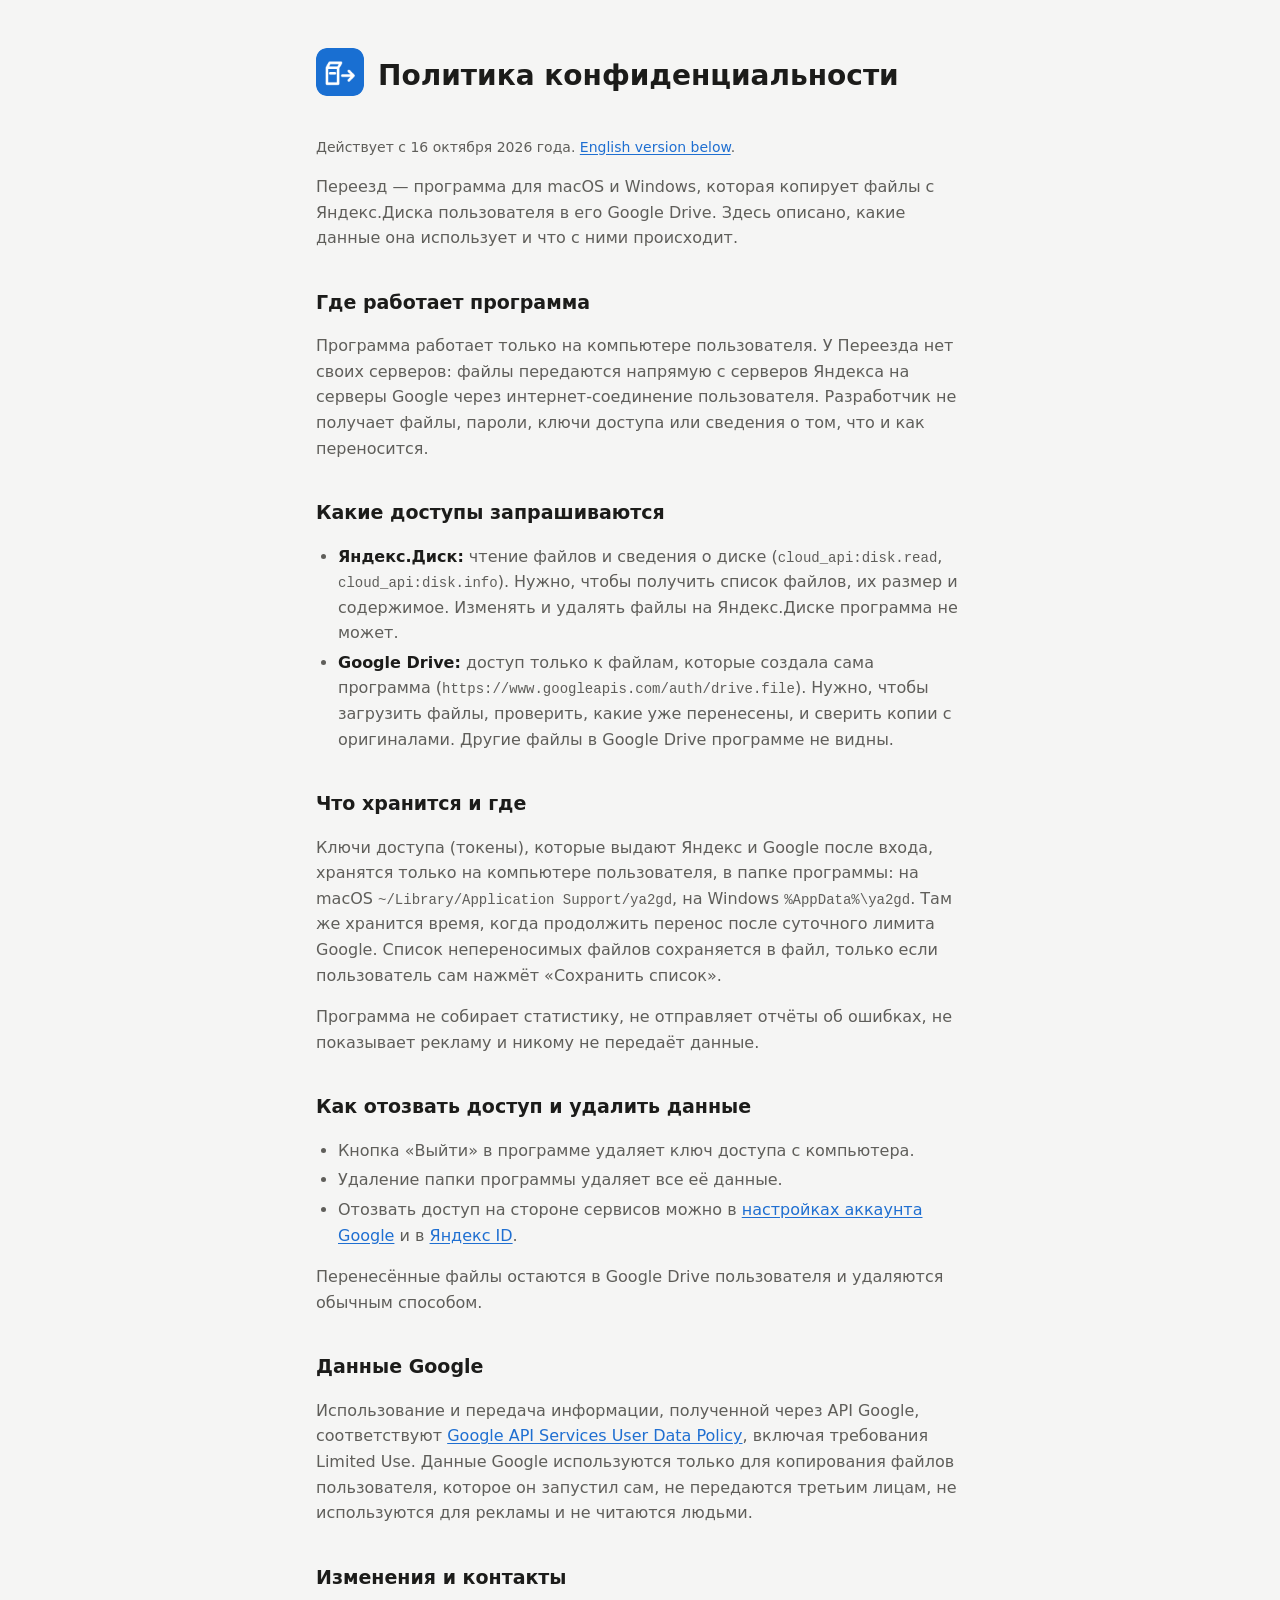
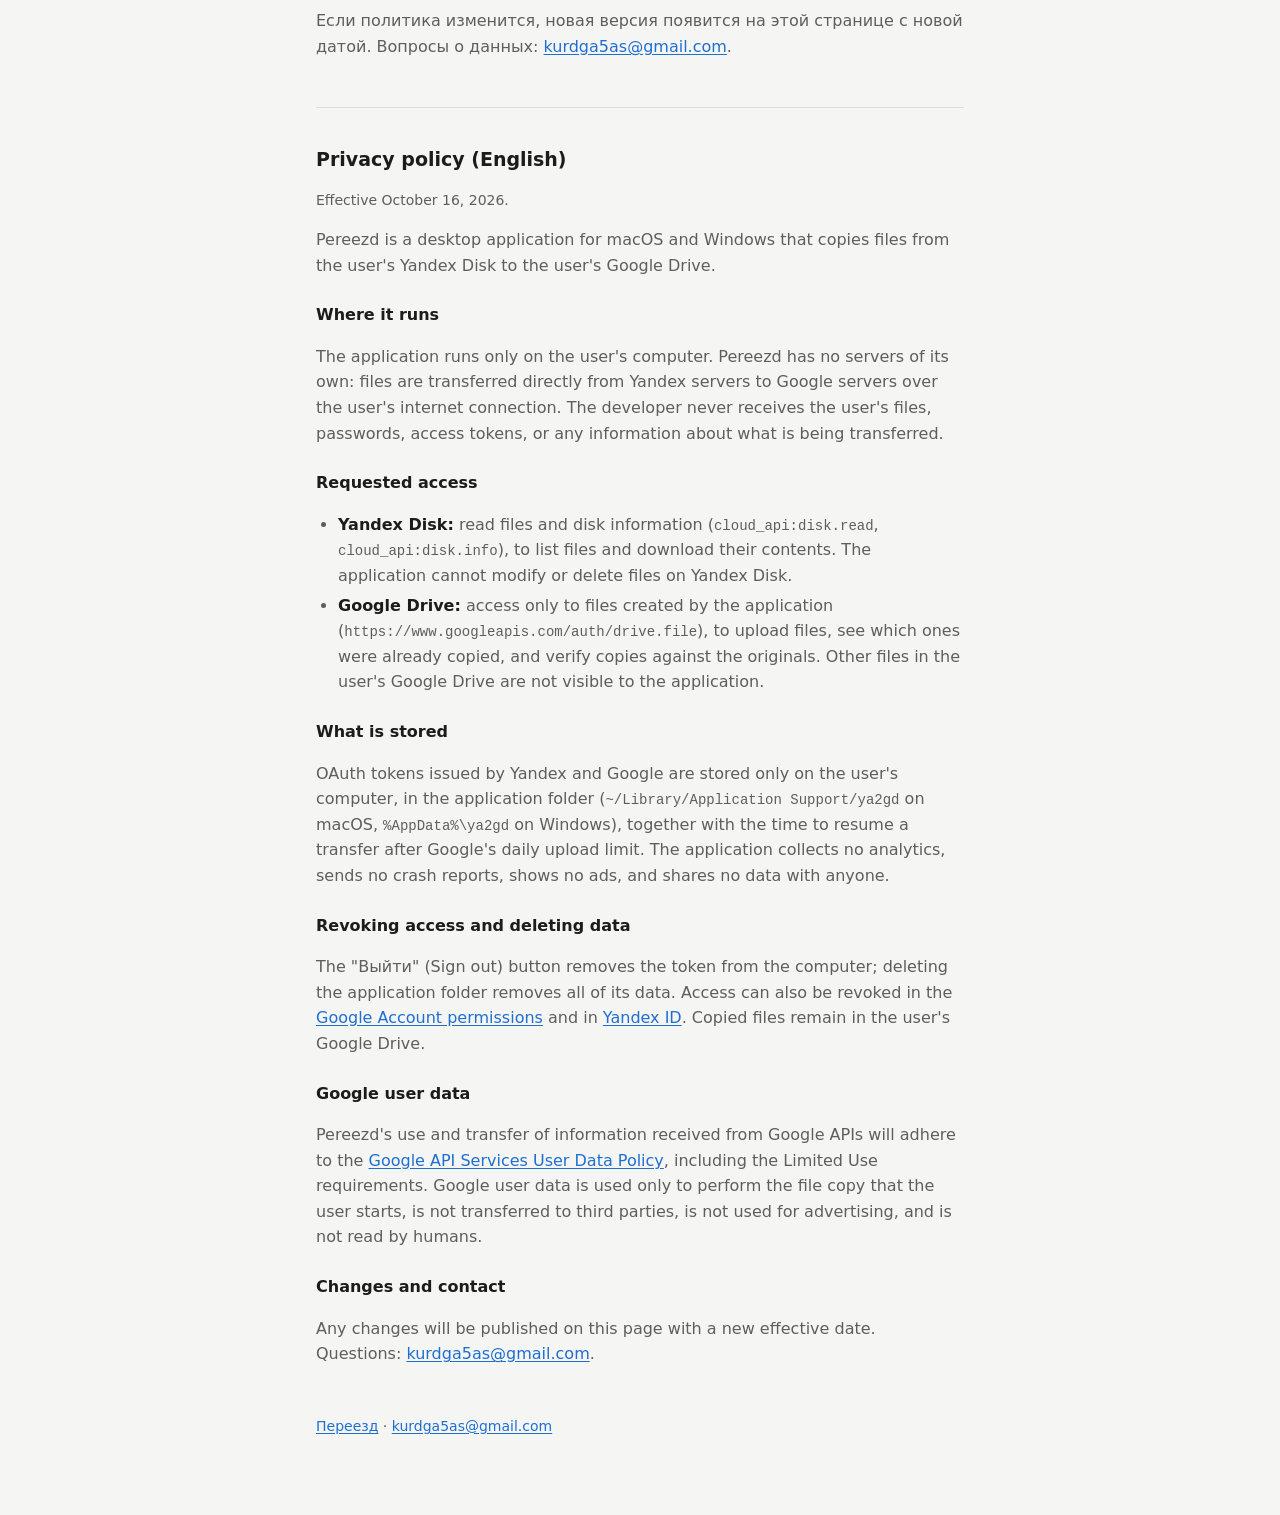
==== privacy.html @ 4af316cf "Страницы Переезда: главная и политика конфиденциальности Co-Authored-By: Claude Opus 5.5 <noreply@an" ====
<!DOCTYPE html>
<html lang="ru">
<head>
    <meta charset="UTF-8">
    <meta name="viewport" content="width=device-width, initial-scale=1">
    <title>Переезд — политика конфиденциальности</title>
    <link rel="icon" href="logo.png">
    <link rel="stylesheet" href="style.css">
</head>
<body>
<main>
    <header>
        <a href="./"><img src="logo.png" alt="Переезд, на главную"></a>
        <h1>Политика конфиденциальности</h1>
    </header>
    <p class="muted">Действует с 16 октября 2026 года. <a href="#en">English version below</a>.</p>

    <p>Переезд — программа для macOS и Windows, которая копирует файлы с Яндекс.Диска пользователя в его Google Drive. Здесь описано, какие данные она использует и что с ними происходит.</p>

    <h2>Где работает программа</h2>
    <p>Программа работает только на компьютере пользователя. У Переезда нет своих серверов: файлы передаются напрямую с серверов Яндекса на серверы Google через интернет-соединение пользователя. Разработчик не получает файлы, пароли, ключи доступа или сведения о том, что и как переносится.</p>

    <h2>Какие доступы запрашиваются</h2>
    <ul>
        <li><strong>Яндекс.Диск:</strong> чтение файлов и сведения о диске (<code>cloud_api:disk.read</code>, <code>cloud_api:disk.info</code>). Нужно, чтобы получить список файлов, их размер и содержимое. Изменять и удалять файлы на Яндекс.Диске программа не может.</li>
        <li><strong>Google Drive:</strong> доступ только к файлам, которые создала сама программа (<code>https://www.googleapis.com/auth/drive.file</code>). Нужно, чтобы загрузить файлы, проверить, какие уже перенесены, и сверить копии с оригиналами. Другие файлы в Google Drive программе не видны.</li>
    </ul>

    <h2>Что хранится и где</h2>
    <p>Ключи доступа (токены), которые выдают Яндекс и Google после входа, хранятся только на компьютере пользователя, в папке программы: на macOS <code>~/Library/Application Support/ya2gd</code>, на Windows <code>%AppData%\ya2gd</code>. Там же хранится время, когда продолжить перенос после суточного лимита Google. Список непереносимых файлов сохраняется в файл, только если пользователь сам нажмёт «Сохранить список».</p>
    <p>Программа не собирает статистику, не отправляет отчёты об ошибках, не показывает рекламу и никому не передаёт данные.</p>

    <h2>Как отозвать доступ и удалить данные</h2>
    <ul>
        <li>Кнопка «Выйти» в программе удаляет ключ доступа с компьютера.</li>
        <li>Удаление папки программы удаляет все её данные.</li>
        <li>Отозвать доступ на стороне сервисов можно в <a href="https://myaccount.google.com/permissions">настройках аккаунта Google</a> и в <a href="https://id.yandex.ru/security">Яндекс ID</a>.</li>
    </ul>
    <p>Перенесённые файлы остаются в Google Drive пользователя и удаляются обычным способом.</p>

    <h2>Данные Google</h2>
    <p>Использование и передача информации, полученной через API Google, соответствуют <a href="https://developers.google.com/terms/api-services-user-data-policy">Google API Services User Data Policy</a>, включая требования Limited Use. Данные Google используются только для копирования файлов пользователя, которое он запустил сам, не передаются третьим лицам, не используются для рекламы и не читаются людьми.</p>

    <h2>Изменения и контакты</h2>
    <p>Если политика изменится, новая версия появится на этой странице с новой датой. Вопросы о данных: <a href="mailto:kurdga5as@gmail.com">kurdga5as@gmail.com</a>.</p>

    <hr>

    <section id="en" lang="en">
        <h2>Privacy policy (English)</h2>
        <p class="muted">Effective October 16, 2026.</p>

        <p>Pereezd is a desktop application for macOS and Windows that copies files from the user's Yandex Disk to the user's Google Drive.</p>

        <h3>Where it runs</h3>
        <p>The application runs only on the user's computer. Pereezd has no servers of its own: files are transferred directly from Yandex servers to Google servers over the user's internet connection. The developer never receives the user's files, passwords, access tokens, or any information about what is being transferred.</p>

        <h3>Requested access</h3>
        <ul>
            <li><strong>Yandex Disk:</strong> read files and disk information (<code>cloud_api:disk.read</code>, <code>cloud_api:disk.info</code>), to list files and download their contents. The application cannot modify or delete files on Yandex Disk.</li>
            <li><strong>Google Drive:</strong> access only to files created by the application (<code>https://www.googleapis.com/auth/drive.file</code>), to upload files, see which ones were already copied, and verify copies against the originals. Other files in the user's Google Drive are not visible to the application.</li>
        </ul>

        <h3>What is stored</h3>
        <p>OAuth tokens issued by Yandex and Google are stored only on the user's computer, in the application folder (<code>~/Library/Application Support/ya2gd</code> on macOS, <code>%AppData%\ya2gd</code> on Windows), together with the time to resume a transfer after Google's daily upload limit. The application collects no analytics, sends no crash reports, shows no ads, and shares no data with anyone.</p>

        <h3>Revoking access and deleting data</h3>
        <p>The "Выйти" (Sign out) button removes the token from the computer; deleting the application folder removes all of its data. Access can also be revoked in the <a href="https://myaccount.google.com/permissions">Google Account permissions</a> and in <a href="https://id.yandex.ru/security">Yandex ID</a>. Copied files remain in the user's Google Drive.</p>

        <h3>Google user data</h3>
        <p>Pereezd's use and transfer of information received from Google APIs will adhere to the <a href="https://developers.google.com/terms/api-services-user-data-policy">Google API Services User Data Policy</a>, including the Limited Use requirements. Google user data is used only to perform the file copy that the user starts, is not transferred to third parties, is not used for advertising, and is not read by humans.</p>

        <h3>Changes and contact</h3>
        <p>Any changes will be published on this page with a new effective date. Questions: <a href="mailto:kurdga5as@gmail.com">kurdga5as@gmail.com</a>.</p>
    </section>

    <footer>
        <p><a href="./">Переезд</a> · <a href="mailto:kurdga5as@gmail.com">kurdga5as@gmail.com</a></p>
    </footer>
</main>
</body>
</html>
---- style.css ----
:root {
    --bg: #f5f5f4;
    --surface: #ffffff;
    --text: #1c1c1a;
    --text-2: #5f5e5a;
    --border: rgba(0, 0, 0, 0.1);
    --accent: #1f6fd1;
    color-scheme: light dark;
}

@media (prefers-color-scheme: dark) {
    :root {
        --bg: #1b1b1a;
        --surface: #252524;
        --text: #f1efe8;
        --text-2: #b4b2a9;
        --border: rgba(255, 255, 255, 0.12);
        --accent: #5b9be6;
    }
}

* {
    box-sizing: border-box;
}

html, body {
    margin: 0;
    background: var(--bg);
    color: var(--text);
    font: 16px/1.6 -apple-system, BlinkMacSystemFont, "SF Pro Text", "Segoe UI", system-ui, sans-serif;
    -webkit-font-smoothing: antialiased;
}

main {
    max-width: 680px;
    margin: 0 auto;
    padding: 48px 16px 64px;
}

header {
    display: flex;
    align-items: center;
    gap: 14px;
    margin-bottom: 32px;
}

header img {
    width: 48px;
    height: 48px;
    border-radius: 11px;
}

header a {
    color: inherit;
    text-decoration: none;
}

h1 {
    margin: 0;
    font-size: 28px;
    font-weight: 600;
    line-height: 1.2;
}

h2 {
    margin: 36px 0 8px;
    font-size: 19px;
    font-weight: 600;
}

h3 {
    margin: 24px 0 6px;
    font-size: 16px;
    font-weight: 600;
}

p, li {
    color: var(--text-2);
}

strong {
    color: var(--text);
    font-weight: 600;
}

ul, ol {
    padding-left: 22px;
}

li + li {
    margin-top: 4px;
}

a {
    color: var(--accent);
    text-underline-offset: 2px;
}

.lead {
    margin: 0 0 8px;
    font-size: 18px;
    color: var(--text);
}

.card {
    margin: 24px 0;
    padding: 18px 20px;
    background: var(--surface);
    border: 1px solid var(--border);
    border-radius: 12px;
}

.card p {
    margin: 0;
}

.muted {
    font-size: 14px;
    color: var(--text-2);
}

hr {
    margin: 48px 0 32px;
    border: 0;
    border-top: 1px solid var(--border);
}

footer {
    margin-top: 48px;
    font-size: 14px;
    color: var(--text-2);
}

code {
    font: 14px ui-monospace, "SF Mono", Menlo, monospace;
    overflow-wrap: anywhere;
}

@media (max-width: 480px) {
    h1 {
        font-size: 23px;
    }
}
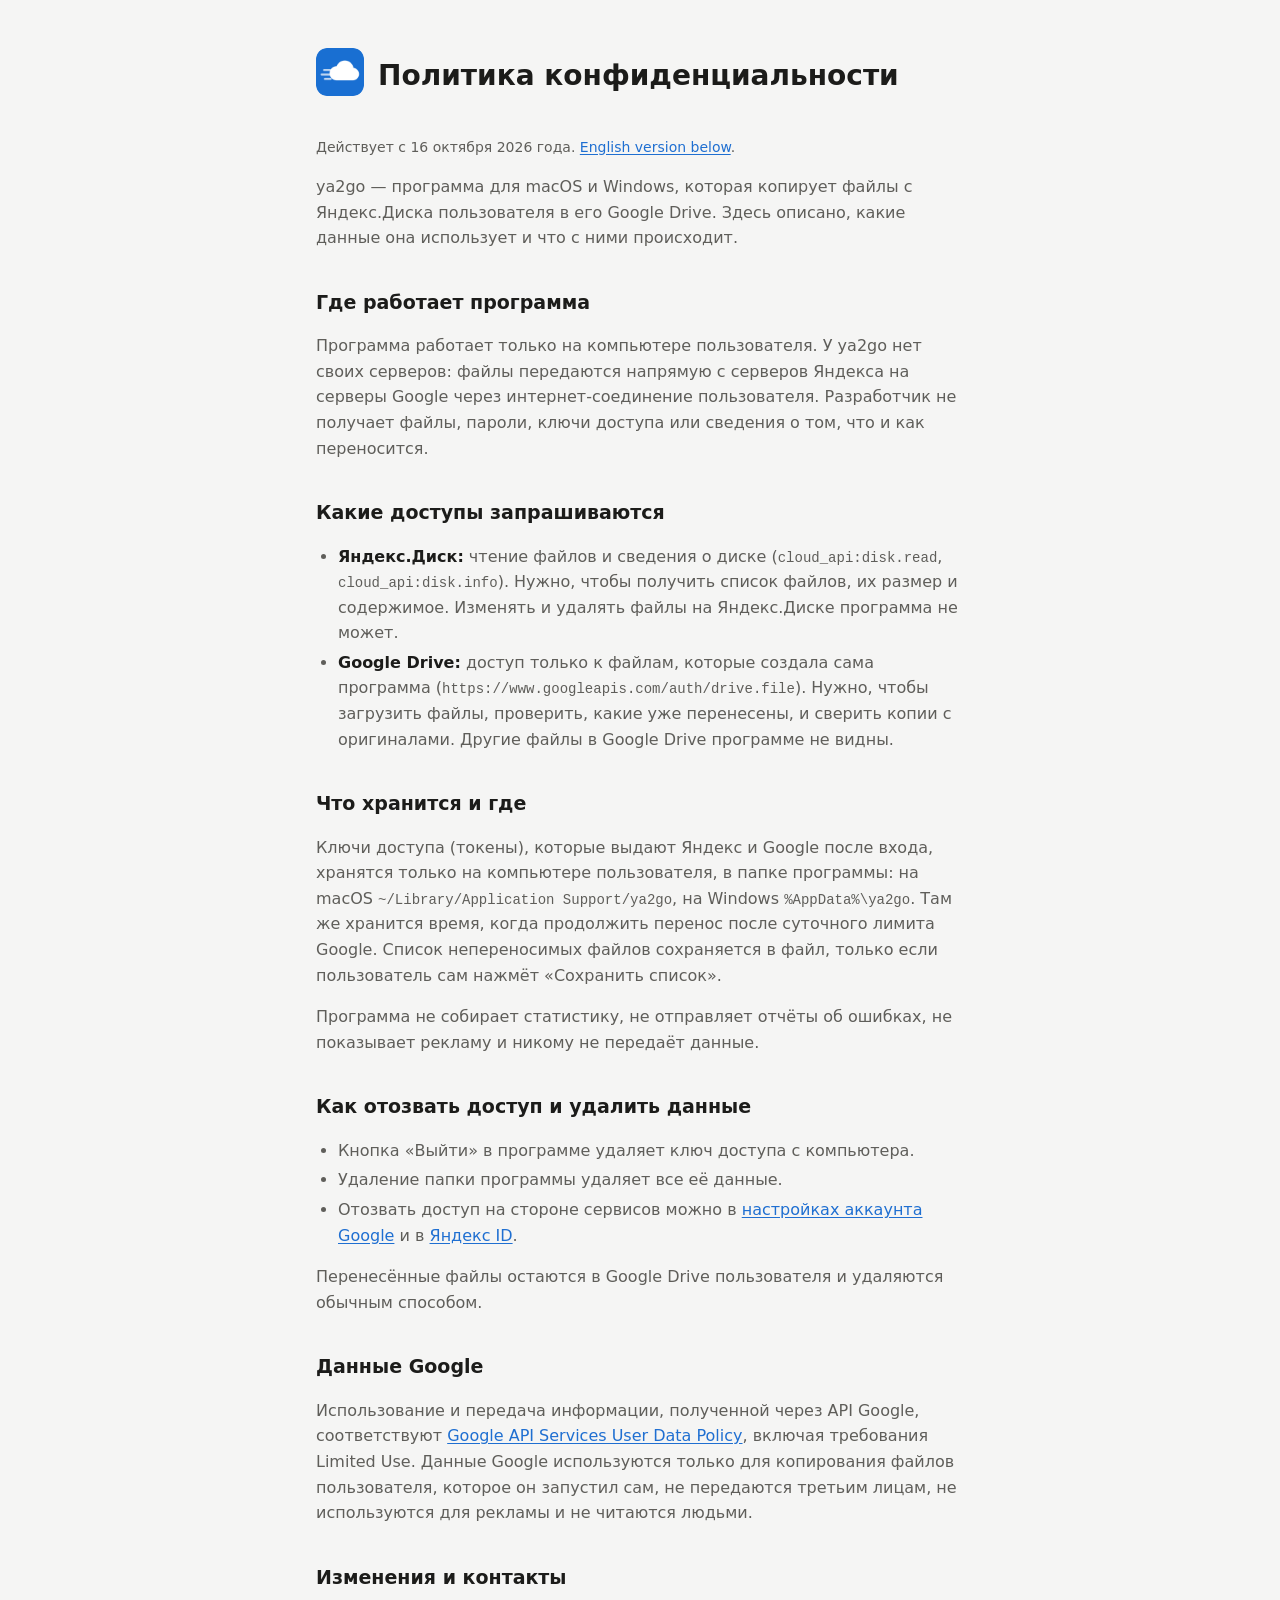
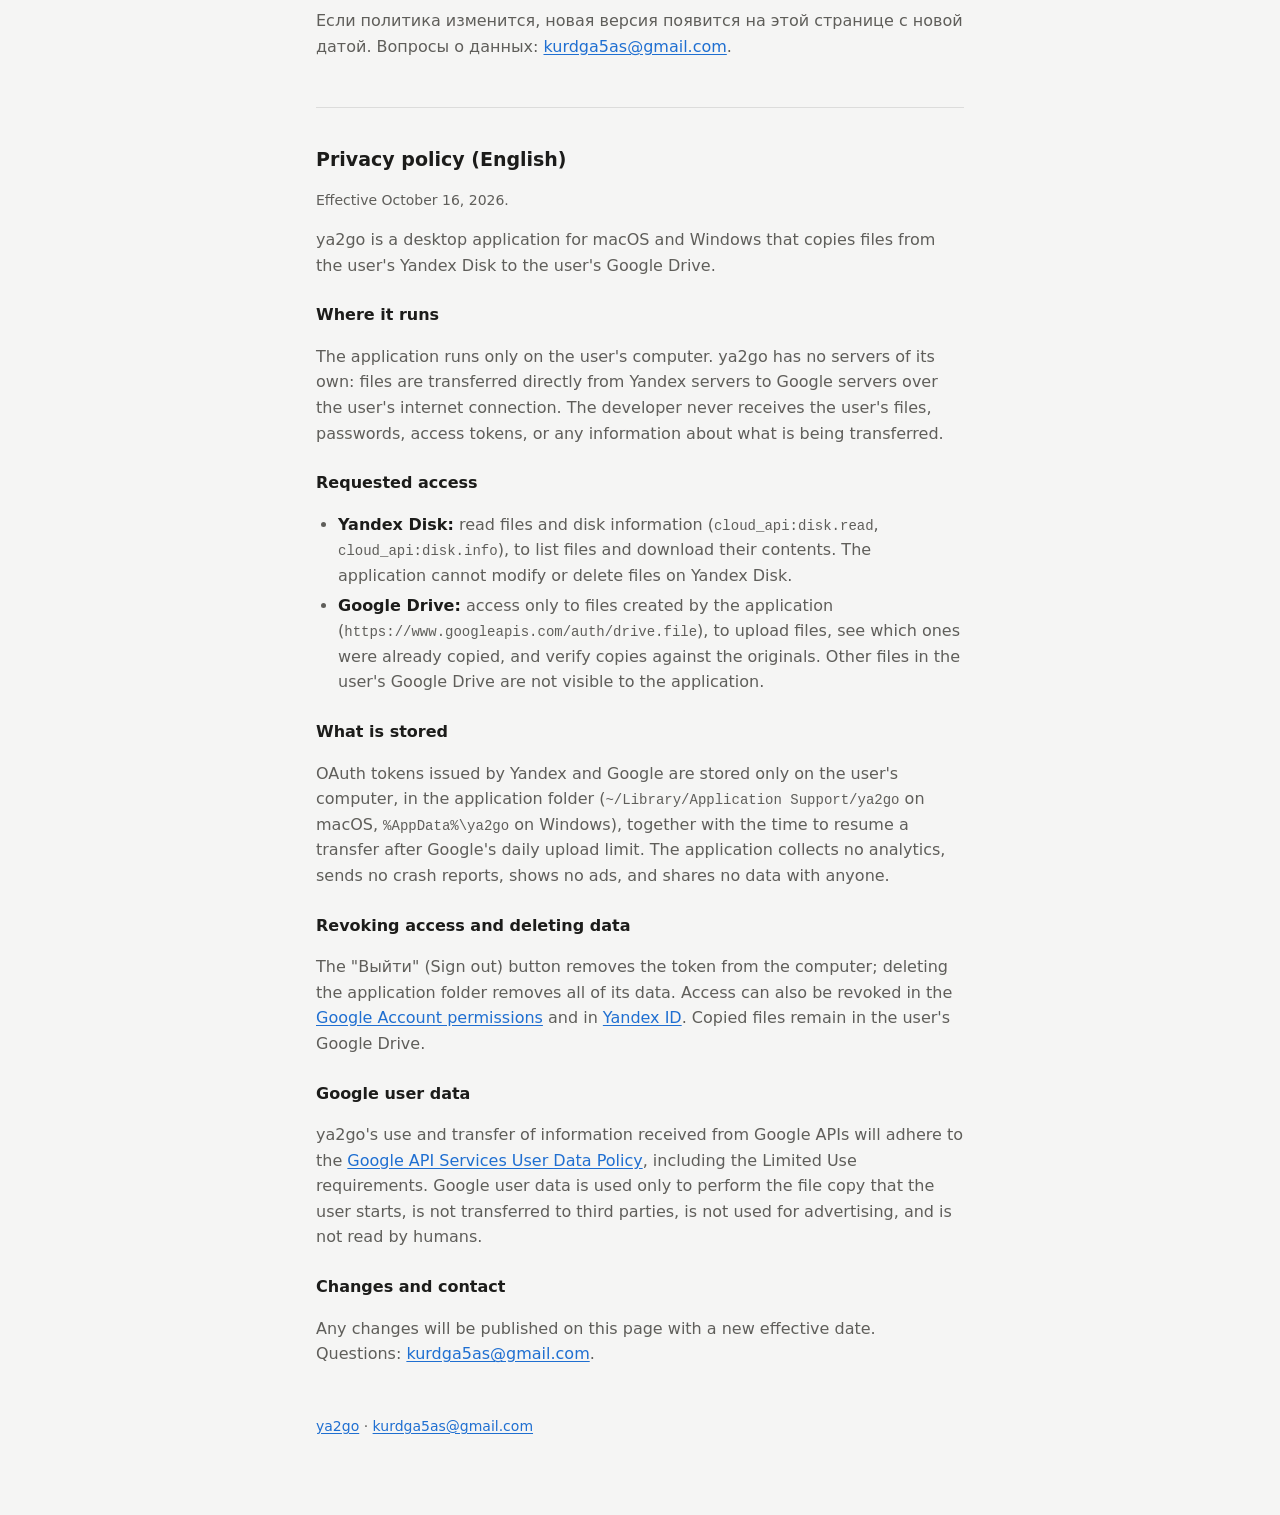
==== commit b9f5b6e6: "Переименование в ya2go, новый знак Co-Authored-By: Claude Opus 5.5 <noreply@anthropic.com>" ====
--- a/privacy.html
+++ b/privacy.html
@@ -3,22 +3,22 @@
 <head>
     <meta charset="UTF-8">
     <meta name="viewport" content="width=device-width, initial-scale=1">
-    <title>Переезд — политика конфиденциальности</title>
+    <title>ya2go — политика конфиденциальности</title>
     <link rel="icon" href="logo.png">
     <link rel="stylesheet" href="style.css">
 </head>
 <body>
 <main>
     <header>
-        <a href="./"><img src="logo.png" alt="Переезд, на главную"></a>
+        <a href="./"><img src="logo.png" alt="ya2go, на главную"></a>
         <h1>Политика конфиденциальности</h1>
     </header>
     <p class="muted">Действует с 16 октября 2026 года. <a href="#en">English version below</a>.</p>
 
-    <p>Переезд — программа для macOS и Windows, которая копирует файлы с Яндекс.Диска пользователя в его Google Drive. Здесь описано, какие данные она использует и что с ними происходит.</p>
+    <p>ya2go — программа для macOS и Windows, которая копирует файлы с Яндекс.Диска пользователя в его Google Drive. Здесь описано, какие данные она использует и что с ними происходит.</p>
 
     <h2>Где работает программа</h2>
-    <p>Программа работает только на компьютере пользователя. У Переезда нет своих серверов: файлы передаются напрямую с серверов Яндекса на серверы Google через интернет-соединение пользователя. Разработчик не получает файлы, пароли, ключи доступа или сведения о том, что и как переносится.</p>
+    <p>Программа работает только на компьютере пользователя. У ya2go нет своих серверов: файлы передаются напрямую с серверов Яндекса на серверы Google через интернет-соединение пользователя. Разработчик не получает файлы, пароли, ключи доступа или сведения о том, что и как переносится.</p>
 
     <h2>Какие доступы запрашиваются</h2>
     <ul>
@@ -27,7 +27,7 @@
     </ul>
 
     <h2>Что хранится и где</h2>
-    <p>Ключи доступа (токены), которые выдают Яндекс и Google после входа, хранятся только на компьютере пользователя, в папке программы: на macOS <code>~/Library/Application Support/ya2gd</code>, на Windows <code>%AppData%\ya2gd</code>. Там же хранится время, когда продолжить перенос после суточного лимита Google. Список непереносимых файлов сохраняется в файл, только если пользователь сам нажмёт «Сохранить список».</p>
+    <p>Ключи доступа (токены), которые выдают Яндекс и Google после входа, хранятся только на компьютере пользователя, в папке программы: на macOS <code>~/Library/Application Support/ya2go</code>, на Windows <code>%AppData%\ya2go</code>. Там же хранится время, когда продолжить перенос после суточного лимита Google. Список непереносимых файлов сохраняется в файл, только если пользователь сам нажмёт «Сохранить список».</p>
     <p>Программа не собирает статистику, не отправляет отчёты об ошибках, не показывает рекламу и никому не передаёт данные.</p>
 
     <h2>Как отозвать доступ и удалить данные</h2>
@@ -50,10 +50,10 @@
         <h2>Privacy policy (English)</h2>
         <p class="muted">Effective October 16, 2026.</p>
 
-        <p>Pereezd is a desktop application for macOS and Windows that copies files from the user's Yandex Disk to the user's Google Drive.</p>
+        <p>ya2go is a desktop application for macOS and Windows that copies files from the user's Yandex Disk to the user's Google Drive.</p>
 
         <h3>Where it runs</h3>
-        <p>The application runs only on the user's computer. Pereezd has no servers of its own: files are transferred directly from Yandex servers to Google servers over the user's internet connection. The developer never receives the user's files, passwords, access tokens, or any information about what is being transferred.</p>
+        <p>The application runs only on the user's computer. ya2go has no servers of its own: files are transferred directly from Yandex servers to Google servers over the user's internet connection. The developer never receives the user's files, passwords, access tokens, or any information about what is being transferred.</p>
 
         <h3>Requested access</h3>
         <ul>
@@ -62,20 +62,20 @@
         </ul>
 
         <h3>What is stored</h3>
-        <p>OAuth tokens issued by Yandex and Google are stored only on the user's computer, in the application folder (<code>~/Library/Application Support/ya2gd</code> on macOS, <code>%AppData%\ya2gd</code> on Windows), together with the time to resume a transfer after Google's daily upload limit. The application collects no analytics, sends no crash reports, shows no ads, and shares no data with anyone.</p>
+        <p>OAuth tokens issued by Yandex and Google are stored only on the user's computer, in the application folder (<code>~/Library/Application Support/ya2go</code> on macOS, <code>%AppData%\ya2go</code> on Windows), together with the time to resume a transfer after Google's daily upload limit. The application collects no analytics, sends no crash reports, shows no ads, and shares no data with anyone.</p>
 
         <h3>Revoking access and deleting data</h3>
         <p>The "Выйти" (Sign out) button removes the token from the computer; deleting the application folder removes all of its data. Access can also be revoked in the <a href="https://myaccount.google.com/permissions">Google Account permissions</a> and in <a href="https://id.yandex.ru/security">Yandex ID</a>. Copied files remain in the user's Google Drive.</p>
 
         <h3>Google user data</h3>
-        <p>Pereezd's use and transfer of information received from Google APIs will adhere to the <a href="https://developers.google.com/terms/api-services-user-data-policy">Google API Services User Data Policy</a>, including the Limited Use requirements. Google user data is used only to perform the file copy that the user starts, is not transferred to third parties, is not used for advertising, and is not read by humans.</p>
+        <p>ya2go's use and transfer of information received from Google APIs will adhere to the <a href="https://developers.google.com/terms/api-services-user-data-policy">Google API Services User Data Policy</a>, including the Limited Use requirements. Google user data is used only to perform the file copy that the user starts, is not transferred to third parties, is not used for advertising, and is not read by humans.</p>
 
         <h3>Changes and contact</h3>
         <p>Any changes will be published on this page with a new effective date. Questions: <a href="mailto:kurdga5as@gmail.com">kurdga5as@gmail.com</a>.</p>
     </section>
 
     <footer>
-        <p><a href="./">Переезд</a> · <a href="mailto:kurdga5as@gmail.com">kurdga5as@gmail.com</a></p>
+        <p><a href="./">ya2go</a> · <a href="mailto:kurdga5as@gmail.com">kurdga5as@gmail.com</a></p>
     </footer>
 </main>
 </body>
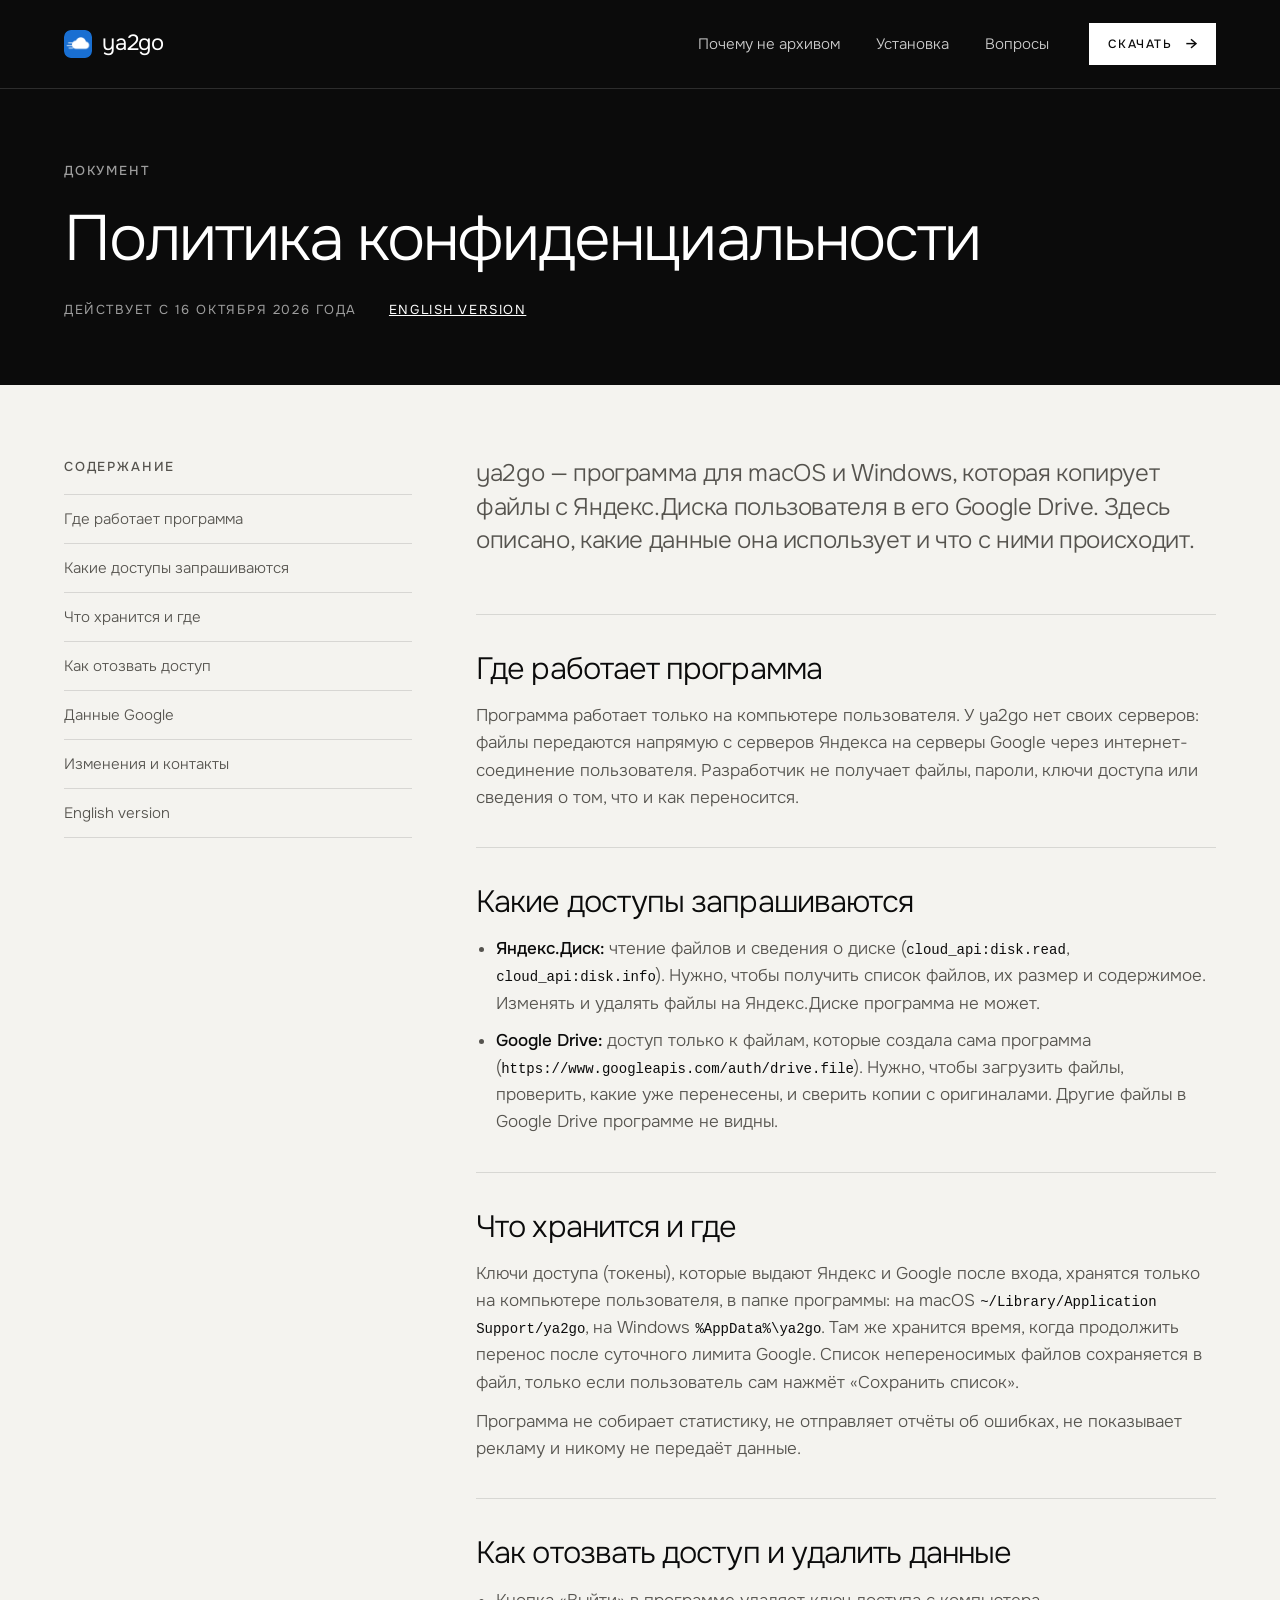
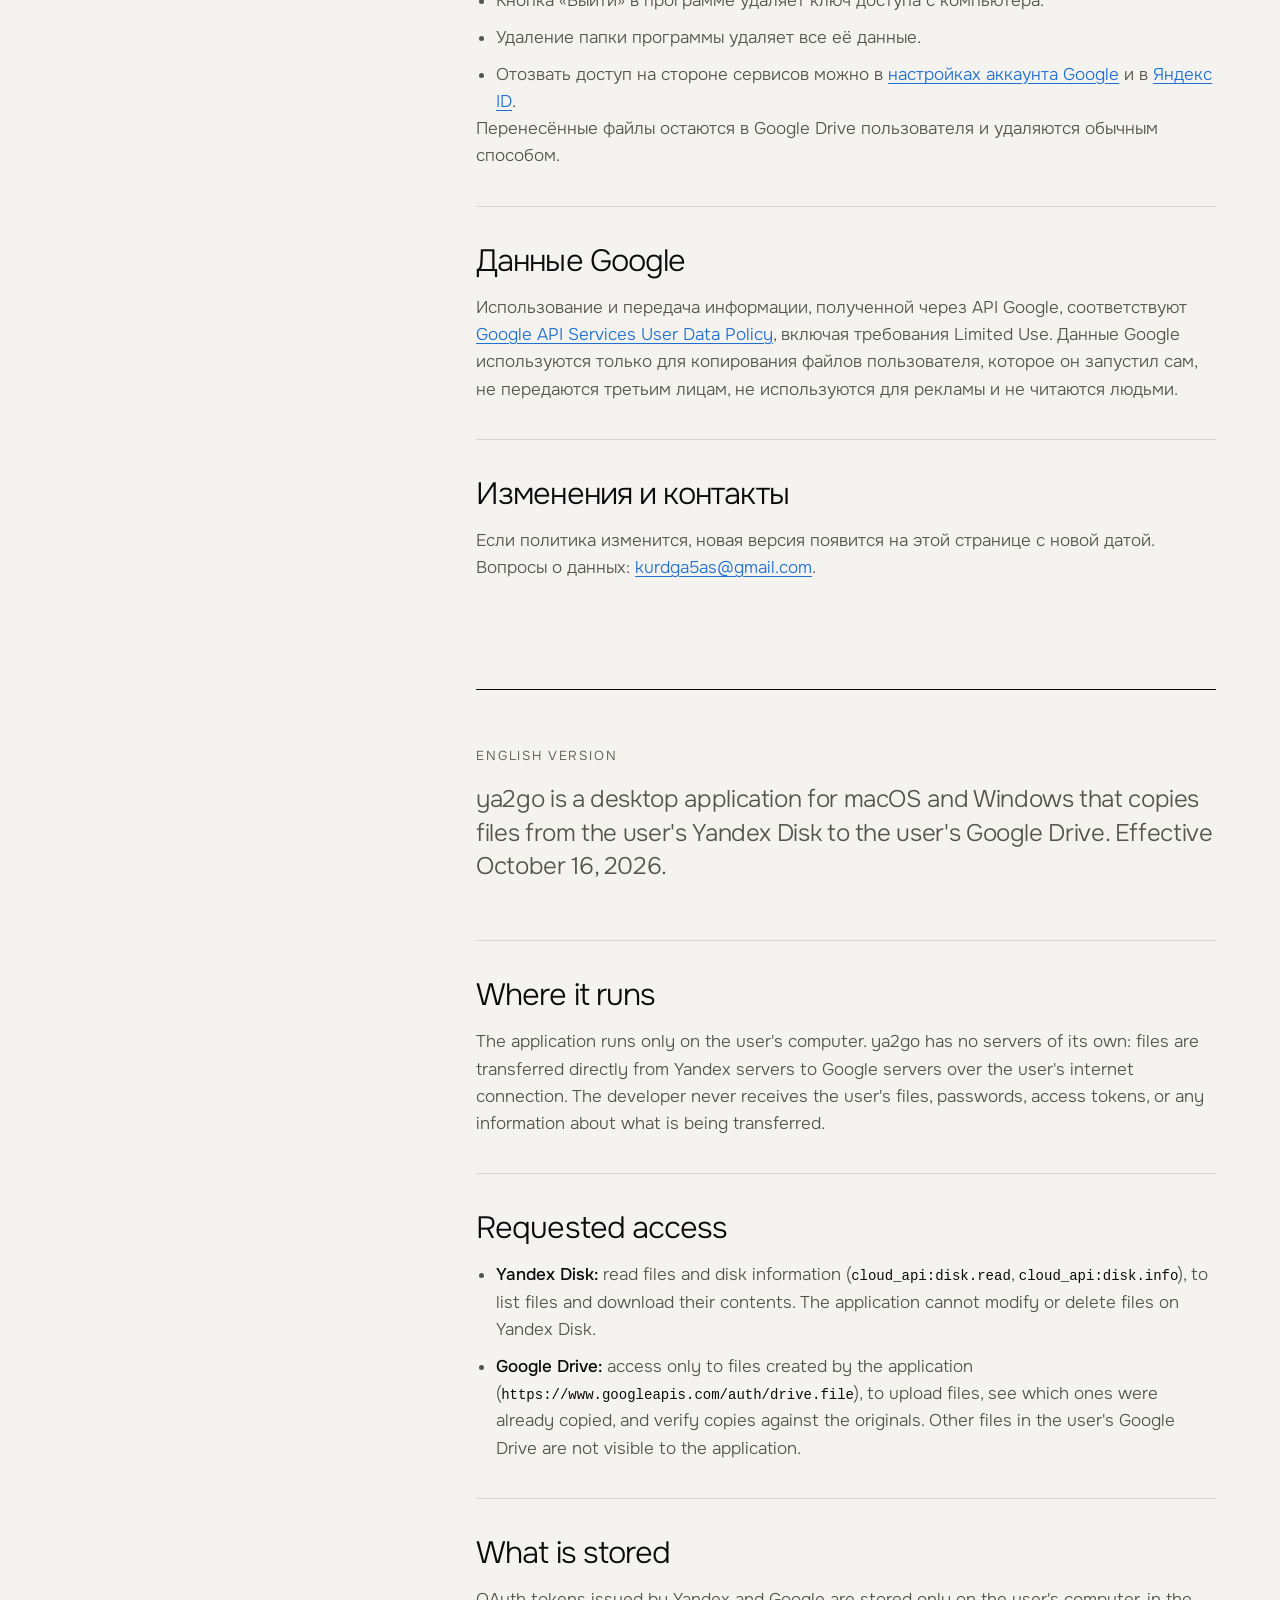
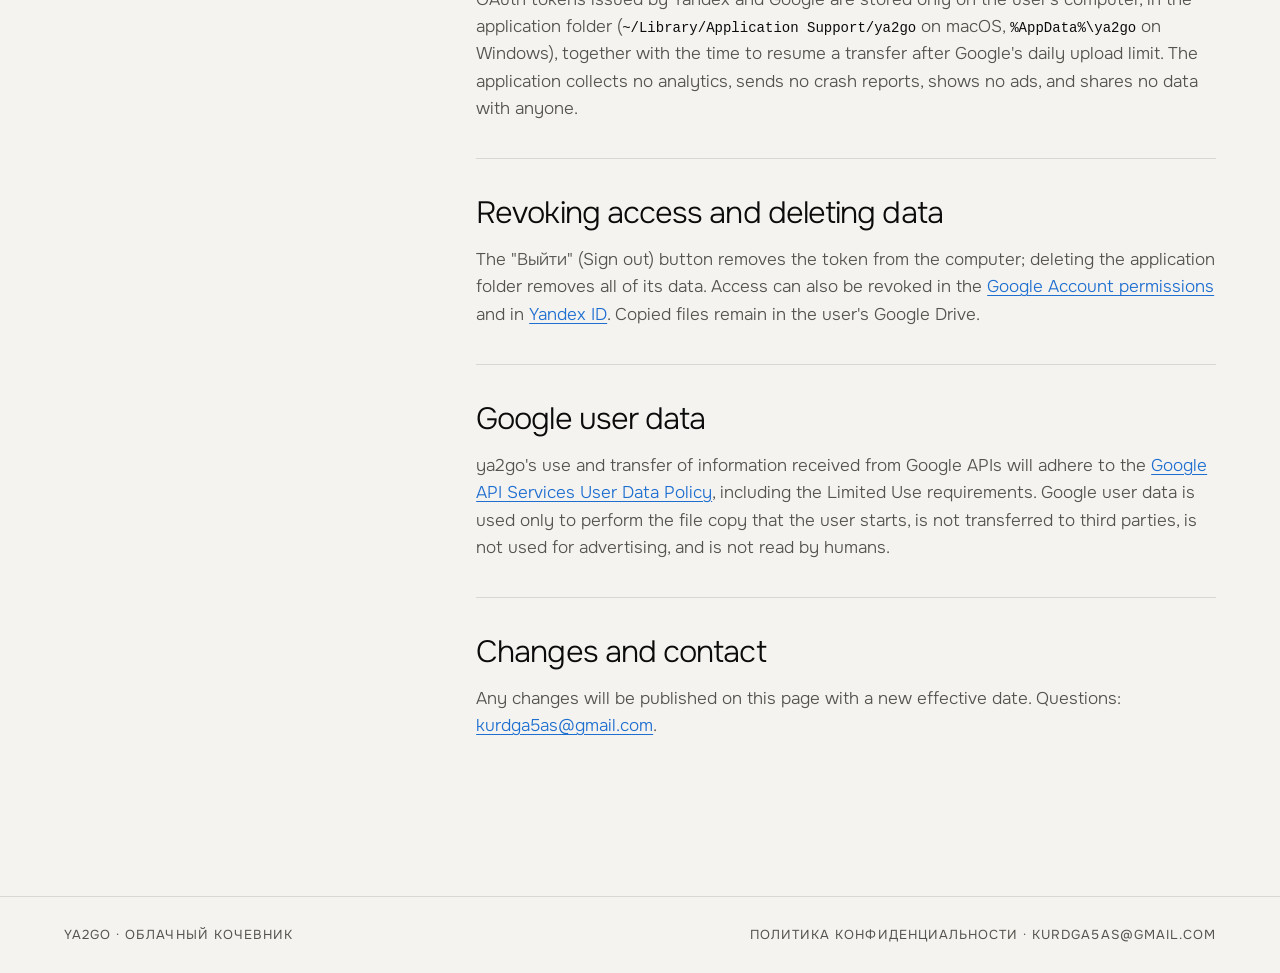
==== commit e685fa5c: "Политика в стиле главной; версия у landing.css против старого кэша Co-Authored-By: Claude Opus 5.5 <" ====
--- a/privacy.html
+++ b/privacy.html
@@ -4,79 +4,142 @@
     <meta charset="UTF-8">
     <meta name="viewport" content="width=device-width, initial-scale=1">
     <title>ya2go — политика конфиденциальности</title>
+    <link rel="canonical" href="https://ya2go.tech/privacy.html">
     <link rel="icon" href="logo.png">
-    <link rel="stylesheet" href="style.css">
+    <link rel="preconnect" href="https://fonts.googleapis.com">
+    <link rel="preconnect" href="https://fonts.gstatic.com" crossorigin>
+    <link rel="stylesheet" href="https://fonts.googleapis.com/css2?family=Onest:wght@300;400;500&display=swap">
+    <link rel="stylesheet" href="landing.css?v=20261016215713">
 </head>
 <body>
-<main>
-    <header>
-        <a href="./"><img src="logo.png" alt="ya2go, на главную"></a>
-        <h1>Политика конфиденциальности</h1>
-    </header>
-    <p class="muted">Действует с 16 октября 2026 года. <a href="#en">English version below</a>.</p>
 
-    <p>ya2go — программа для macOS и Windows, которая копирует файлы с Яндекс.Диска пользователя в его Google Drive. Здесь описано, какие данные она использует и что с ними происходит.</p>
+<header class="doc-head">
+    <div class="wrap">
+        <nav class="nav" aria-label="Разделы">
+            <a class="brand" href="./"><img src="logo.png" alt="">ya2go</a>
+            <div class="links">
+                <a href="./#why">Почему не архивом</a>
+                <a href="./#install">Установка</a>
+                <a href="./#faq">Вопросы</a>
+            </div>
+            <a class="btn solid-light sm" href="./#install">Скачать <span class="arr" aria-hidden="true">→</span></a>
+        </nav>
+    </div>
+    <div class="doc-title">
+        <div class="wrap">
+            <p class="label">Документ</p>
+            <h1>Политика конфиденциальности</h1>
+            <div class="doc-meta">
+                <span>Действует с 16 октября 2026 года</span>
+                <a href="#en" lang="en">English version</a>
+            </div>
+        </div>
+    </div>
+</header>
 
-    <h2>Где работает программа</h2>
-    <p>Программа работает только на компьютере пользователя. У ya2go нет своих серверов: файлы передаются напрямую с серверов Яндекса на серверы Google через интернет-соединение пользователя. Разработчик не получает файлы, пароли, ключи доступа или сведения о том, что и как переносится.</p>
+<main class="doc">
+    <div class="wrap doc-grid">
+        <nav class="toc" aria-label="Содержание">
+            <p class="label">Содержание</p>
+            <ol>
+                <li><a href="#where">Где работает программа</a></li>
+                <li><a href="#access">Какие доступы запрашиваются</a></li>
+                <li><a href="#stored">Что хранится и где</a></li>
+                <li><a href="#revoke">Как отозвать доступ</a></li>
+                <li><a href="#google">Данные Google</a></li>
+                <li><a href="#contact">Изменения и контакты</a></li>
+                <li><a href="#en" lang="en">English version</a></li>
+            </ol>
+        </nav>
 
-    <h2>Какие доступы запрашиваются</h2>
-    <ul>
-        <li><strong>Яндекс.Диск:</strong> чтение файлов и сведения о диске (<code>cloud_api:disk.read</code>, <code>cloud_api:disk.info</code>). Нужно, чтобы получить список файлов, их размер и содержимое. Изменять и удалять файлы на Яндекс.Диске программа не может.</li>
-        <li><strong>Google Drive:</strong> доступ только к файлам, которые создала сама программа (<code>https://www.googleapis.com/auth/drive.file</code>). Нужно, чтобы загрузить файлы, проверить, какие уже перенесены, и сверить копии с оригиналами. Другие файлы в Google Drive программе не видны.</li>
-    </ul>
+        <div class="doc-body">
+            <p class="intro">ya2go — программа для macOS и Windows, которая копирует файлы с Яндекс.Диска пользователя в его Google Drive. Здесь описано, какие данные она использует и что с ними происходит.</p>
 
-    <h2>Что хранится и где</h2>
-    <p>Ключи доступа (токены), которые выдают Яндекс и Google после входа, хранятся только на компьютере пользователя, в папке программы: на macOS <code>~/Library/Application Support/ya2go</code>, на Windows <code>%AppData%\ya2go</code>. Там же хранится время, когда продолжить перенос после суточного лимита Google. Список непереносимых файлов сохраняется в файл, только если пользователь сам нажмёт «Сохранить список».</p>
-    <p>Программа не собирает статистику, не отправляет отчёты об ошибках, не показывает рекламу и никому не передаёт данные.</p>
+            <section id="where">
+                <h2>Где работает программа</h2>
+                <p>Программа работает только на компьютере пользователя. У ya2go нет своих серверов: файлы передаются напрямую с серверов Яндекса на серверы Google через интернет-соединение пользователя. Разработчик не получает файлы, пароли, ключи доступа или сведения о том, что и как переносится.</p>
+            </section>
 
-    <h2>Как отозвать доступ и удалить данные</h2>
-    <ul>
-        <li>Кнопка «Выйти» в программе удаляет ключ доступа с компьютера.</li>
-        <li>Удаление папки программы удаляет все её данные.</li>
-        <li>Отозвать доступ на стороне сервисов можно в <a href="https://myaccount.google.com/permissions">настройках аккаунта Google</a> и в <a href="https://id.yandex.ru/security">Яндекс ID</a>.</li>
-    </ul>
-    <p>Перенесённые файлы остаются в Google Drive пользователя и удаляются обычным способом.</p>
+            <section id="access">
+                <h2>Какие доступы запрашиваются</h2>
+                <ul>
+                    <li><strong>Яндекс.Диск:</strong> чтение файлов и сведения о диске (<code>cloud_api:disk.read</code>, <code>cloud_api:disk.info</code>). Нужно, чтобы получить список файлов, их размер и содержимое. Изменять и удалять файлы на Яндекс.Диске программа не может.</li>
+                    <li><strong>Google Drive:</strong> доступ только к файлам, которые создала сама программа (<code>https://www.googleapis.com/auth/drive.file</code>). Нужно, чтобы загрузить файлы, проверить, какие уже перенесены, и сверить копии с оригиналами. Другие файлы в Google Drive программе не видны.</li>
+                </ul>
+            </section>
 
-    <h2>Данные Google</h2>
-    <p>Использование и передача информации, полученной через API Google, соответствуют <a href="https://developers.google.com/terms/api-services-user-data-policy">Google API Services User Data Policy</a>, включая требования Limited Use. Данные Google используются только для копирования файлов пользователя, которое он запустил сам, не передаются третьим лицам, не используются для рекламы и не читаются людьми.</p>
+            <section id="stored">
+                <h2>Что хранится и где</h2>
+                <p>Ключи доступа (токены), которые выдают Яндекс и Google после входа, хранятся только на компьютере пользователя, в папке программы: на macOS <code>~/Library/Application Support/ya2go</code>, на Windows <code>%AppData%\ya2go</code>. Там же хранится время, когда продолжить перенос после суточного лимита Google. Список непереносимых файлов сохраняется в файл, только если пользователь сам нажмёт «Сохранить список».</p>
+                <p>Программа не собирает статистику, не отправляет отчёты об ошибках, не показывает рекламу и никому не передаёт данные.</p>
+            </section>
 
-    <h2>Изменения и контакты</h2>
-    <p>Если политика изменится, новая версия появится на этой странице с новой датой. Вопросы о данных: <a href="mailto:kurdga5as@gmail.com">kurdga5as@gmail.com</a>.</p>
+            <section id="revoke">
+                <h2>Как отозвать доступ и удалить данные</h2>
+                <ul>
+                    <li>Кнопка «Выйти» в программе удаляет ключ доступа с компьютера.</li>
+                    <li>Удаление папки программы удаляет все её данные.</li>
+                    <li>Отозвать доступ на стороне сервисов можно в <a href="https://myaccount.google.com/permissions">настройках аккаунта Google</a> и в <a href="https://id.yandex.ru/security">Яндекс ID</a>.</li>
+                </ul>
+                <p>Перенесённые файлы остаются в Google Drive пользователя и удаляются обычным способом.</p>
+            </section>
 
-    <hr>
+            <section id="google">
+                <h2>Данные Google</h2>
+                <p>Использование и передача информации, полученной через API Google, соответствуют <a href="https://developers.google.com/terms/api-services-user-data-policy">Google API Services User Data Policy</a>, включая требования Limited Use. Данные Google используются только для копирования файлов пользователя, которое он запустил сам, не передаются третьим лицам, не используются для рекламы и не читаются людьми.</p>
+            </section>
 
-    <section id="en" lang="en">
-        <h2>Privacy policy (English)</h2>
-        <p class="muted">Effective October 16, 2026.</p>
+            <section id="contact">
+                <h2>Изменения и контакты</h2>
+                <p>Если политика изменится, новая версия появится на этой странице с новой датой. Вопросы о данных: <a href="mailto:kurdga5as@gmail.com">kurdga5as@gmail.com</a>.</p>
+            </section>
 
-        <p>ya2go is a desktop application for macOS and Windows that copies files from the user's Yandex Disk to the user's Google Drive.</p>
+            <div class="lang" id="en" lang="en">
+                <p class="label">English version</p>
+                <p class="intro">ya2go is a desktop application for macOS and Windows that copies files from the user's Yandex Disk to the user's Google Drive. Effective October 16, 2026.</p>
 
-        <h3>Where it runs</h3>
-        <p>The application runs only on the user's computer. ya2go has no servers of its own: files are transferred directly from Yandex servers to Google servers over the user's internet connection. The developer never receives the user's files, passwords, access tokens, or any information about what is being transferred.</p>
+                <section>
+                    <h2>Where it runs</h2>
+                    <p>The application runs only on the user's computer. ya2go has no servers of its own: files are transferred directly from Yandex servers to Google servers over the user's internet connection. The developer never receives the user's files, passwords, access tokens, or any information about what is being transferred.</p>
+                </section>
 
-        <h3>Requested access</h3>
-        <ul>
-            <li><strong>Yandex Disk:</strong> read files and disk information (<code>cloud_api:disk.read</code>, <code>cloud_api:disk.info</code>), to list files and download their contents. The application cannot modify or delete files on Yandex Disk.</li>
-            <li><strong>Google Drive:</strong> access only to files created by the application (<code>https://www.googleapis.com/auth/drive.file</code>), to upload files, see which ones were already copied, and verify copies against the originals. Other files in the user's Google Drive are not visible to the application.</li>
-        </ul>
+                <section>
+                    <h2>Requested access</h2>
+                    <ul>
+                        <li><strong>Yandex Disk:</strong> read files and disk information (<code>cloud_api:disk.read</code>, <code>cloud_api:disk.info</code>), to list files and download their contents. The application cannot modify or delete files on Yandex Disk.</li>
+                        <li><strong>Google Drive:</strong> access only to files created by the application (<code>https://www.googleapis.com/auth/drive.file</code>), to upload files, see which ones were already copied, and verify copies against the originals. Other files in the user's Google Drive are not visible to the application.</li>
+                    </ul>
+                </section>
 
-        <h3>What is stored</h3>
-        <p>OAuth tokens issued by Yandex and Google are stored only on the user's computer, in the application folder (<code>~/Library/Application Support/ya2go</code> on macOS, <code>%AppData%\ya2go</code> on Windows), together with the time to resume a transfer after Google's daily upload limit. The application collects no analytics, sends no crash reports, shows no ads, and shares no data with anyone.</p>
+                <section>
+                    <h2>What is stored</h2>
+                    <p>OAuth tokens issued by Yandex and Google are stored only on the user's computer, in the application folder (<code>~/Library/Application Support/ya2go</code> on macOS, <code>%AppData%\ya2go</code> on Windows), together with the time to resume a transfer after Google's daily upload limit. The application collects no analytics, sends no crash reports, shows no ads, and shares no data with anyone.</p>
+                </section>
 
-        <h3>Revoking access and deleting data</h3>
-        <p>The "Выйти" (Sign out) button removes the token from the computer; deleting the application folder removes all of its data. Access can also be revoked in the <a href="https://myaccount.google.com/permissions">Google Account permissions</a> and in <a href="https://id.yandex.ru/security">Yandex ID</a>. Copied files remain in the user's Google Drive.</p>
+                <section>
+                    <h2>Revoking access and deleting data</h2>
+                    <p>The "Выйти" (Sign out) button removes the token from the computer; deleting the application folder removes all of its data. Access can also be revoked in the <a href="https://myaccount.google.com/permissions">Google Account permissions</a> and in <a href="https://id.yandex.ru/security">Yandex ID</a>. Copied files remain in the user's Google Drive.</p>
+                </section>
 
-        <h3>Google user data</h3>
-        <p>ya2go's use and transfer of information received from Google APIs will adhere to the <a href="https://developers.google.com/terms/api-services-user-data-policy">Google API Services User Data Policy</a>, including the Limited Use requirements. Google user data is used only to perform the file copy that the user starts, is not transferred to third parties, is not used for advertising, and is not read by humans.</p>
+                <section>
+                    <h2>Google user data</h2>
+                    <p>ya2go's use and transfer of information received from Google APIs will adhere to the <a href="https://developers.google.com/terms/api-services-user-data-policy">Google API Services User Data Policy</a>, including the Limited Use requirements. Google user data is used only to perform the file copy that the user starts, is not transferred to third parties, is not used for advertising, and is not read by humans.</p>
+                </section>
 
-        <h3>Changes and contact</h3>
-        <p>Any changes will be published on this page with a new effective date. Questions: <a href="mailto:kurdga5as@gmail.com">kurdga5as@gmail.com</a>.</p>
-    </section>
+                <section>
+                    <h2>Changes and contact</h2>
+                    <p>Any changes will be published on this page with a new effective date. Questions: <a href="mailto:kurdga5as@gmail.com">kurdga5as@gmail.com</a>.</p>
+                </section>
+            </div>
+        </div>
+    </div>
+</main>
 
-    <footer>
-        <p><a href="./">ya2go</a> · <a href="mailto:kurdga5as@gmail.com">kurdga5as@gmail.com</a></p>
-    </footer>
-</main>
+<footer>
+    <div class="wrap">
+        <span><a href="./">ya2go · облачный кочевник</a></span>
+        <span><a href="privacy.html">Политика конфиденциальности</a> · <a href="mailto:kurdga5as@gmail.com">kurdga5as@gmail.com</a></span>
+    </div>
+</footer>
 </body>
 </html>
--- a/landing.css
+++ b/landing.css
@@ -0,0 +1,1074 @@
+/* ya2go.tech — лендинг v2 в духе planhat.com (см. docs/DESIGN.md, «Лендинг v2»).
+   Тонкий гротеск Onest, прямоугольные кнопки заглавными, бумага с сеткой линий,
+   один чёрный раздел, гигантская фраза внизу. */
+
+:root {
+    --ink: #0b0b0b;
+    --paper: #f4f3ef;
+    --white: #ffffff;
+    --text: #0b0b0b;
+    --text-2: #55534e;
+    --line: rgba(11, 11, 11, 0.12);
+    --accent: #1f6fd1;
+    --focus: 0 0 0 3px rgba(31, 111, 209, 0.45);
+    color-scheme: light dark;
+}
+
+@media (prefers-color-scheme: dark) {
+    :root {
+        --paper: #121212;
+        --white: #1a1a1a;
+        --text: #f1efe8;
+        --text-2: #a9a69e;
+        --line: rgba(255, 255, 255, 0.12);
+        --accent: #6ea8ef;
+    }
+}
+
+* {
+    margin: 0;
+    box-sizing: border-box;
+}
+
+html {
+    scroll-behavior: smooth;
+}
+
+@media (prefers-reduced-motion: reduce) {
+    html {
+        scroll-behavior: auto;
+    }
+}
+
+body {
+    background: var(--paper);
+    color: var(--text);
+    font: 400 17px/1.6 Onest, -apple-system, "Segoe UI", system-ui, sans-serif;
+    -webkit-font-smoothing: antialiased;
+}
+
+a {
+    color: inherit;
+}
+
+img {
+    display: block;
+    max-width: 100%;
+    height: auto;
+}
+
+.wrap {
+    width: 100%;
+    max-width: 1280px;
+    margin: 0 auto;
+    padding: 0 64px;
+}
+
+/* Подпись заглавными с разрядкой — главный «голос» planhat */
+.label {
+    font-size: 13px;
+    font-weight: 500;
+    letter-spacing: 0.14em;
+    text-transform: uppercase;
+    color: var(--text-2);
+}
+
+h1,
+h2 {
+    font-weight: 300;
+    letter-spacing: -0.03em;
+    text-wrap: balance;
+}
+
+h2 {
+    font-size: clamp(34px, 4.4vw, 60px);
+    line-height: 1.06;
+}
+
+h3 {
+    font-weight: 500;
+    font-size: 19px;
+    letter-spacing: -0.01em;
+}
+
+/* ---------- кнопки: прямоугольные, заглавными ---------- */
+
+.btn {
+    display: inline-flex;
+    align-items: center;
+    gap: 14px;
+    height: 52px;
+    padding: 0 24px;
+    border: 1px solid currentColor;
+    font: 500 13px/1 Onest, system-ui, sans-serif;
+    letter-spacing: 0.12em;
+    text-transform: uppercase;
+    text-decoration: none;
+    cursor: pointer;
+    transition: background 0.2s, color 0.2s;
+}
+
+.btn .arr {
+    font-size: 16px;
+    letter-spacing: 0;
+    transition: transform 0.2s;
+}
+
+.btn:hover .arr {
+    transform: translateX(3px);
+}
+
+.btn.solid-light {
+    background: #fff;
+    border-color: #fff;
+    color: #0b0b0b;
+}
+
+.btn.solid-light:hover {
+    background: transparent;
+    color: #fff;
+}
+
+.btn.line-light {
+    color: #fff;
+}
+
+.btn.line-light:hover {
+    background: #fff;
+    color: #0b0b0b;
+}
+
+.btn.solid-ink {
+    background: var(--text);
+    border-color: var(--text);
+    color: var(--paper);
+}
+
+.btn.solid-ink:hover {
+    background: transparent;
+    color: var(--text);
+}
+
+.btn.sm {
+    height: 42px;
+    padding: 0 18px;
+    font-size: 12px;
+}
+
+.btn:focus-visible,
+.seg button:focus-visible,
+summary:focus-visible,
+.nav a:focus-visible {
+    outline: none;
+    box-shadow: var(--focus);
+}
+
+/* ---------- первый экран: над облаками ---------- */
+
+.hero {
+    position: relative;
+    min-height: 100vh;
+    min-height: 100svh;
+    display: flex;
+    flex-direction: column;
+    color: #fff;
+    background: #10161c url("https://images.pexels.com/photos/9663275/pexels-photo-9663275.jpeg?auto=compress&cs=tinysrgb&w=2400") center / cover no-repeat;
+}
+
+.hero::before {
+    /* слева темнее под текст, сверху темнее под меню: облака справа сверху светлые */
+    content: "";
+    position: absolute;
+    inset: 0;
+    background:
+        linear-gradient(180deg, rgba(8, 10, 12, 0.55) 0%, rgba(8, 10, 12, 0) 22%),
+        linear-gradient(90deg, rgba(8, 10, 12, 0.74) 0%, rgba(8, 10, 12, 0.38) 55%, rgba(8, 10, 12, 0.18) 100%);
+}
+
+.hero > * {
+    position: relative;
+}
+
+.nav {
+    display: flex;
+    align-items: center;
+    gap: 40px;
+    height: 88px;
+}
+
+.brand {
+    display: flex;
+    align-items: center;
+    gap: 10px;
+    font-size: 22px;
+    letter-spacing: -0.01em;
+    text-decoration: none;
+}
+
+.brand img {
+    width: 28px;
+    height: 28px;
+    border-radius: 7px;
+}
+
+.nav .links {
+    display: flex;
+    gap: 36px;
+    margin-left: auto;
+    font-size: 15px;
+    font-weight: 300;
+}
+
+.nav .links a {
+    text-decoration: none;
+    color: rgba(255, 255, 255, 0.88);
+}
+
+.nav .links a:hover {
+    color: #fff;
+}
+
+.hero-body {
+    flex: 1;
+    display: flex;
+    align-items: center;
+    padding: 24px 0 56px;
+}
+
+.hero .label {
+    color: rgba(255, 255, 255, 0.72);
+    margin-bottom: 28px;
+}
+
+.hero h1 {
+    font-size: clamp(42px, 5.4vw, 80px);
+    line-height: 1.03;
+    max-width: 15ch;
+}
+
+.hero .sub {
+    margin: 28px 0 44px;
+    max-width: 46ch;
+    font-size: 19px;
+    font-weight: 300;
+    color: rgba(255, 255, 255, 0.9);
+}
+
+.cta {
+    display: flex;
+    flex-wrap: wrap;
+    gap: 16px;
+}
+
+.alt-os {
+    margin-top: 18px;
+    font-size: 14px;
+    font-weight: 300;
+    color: rgba(255, 255, 255, 0.75);
+}
+
+.mobile-note {
+    display: none;
+    max-width: 30rem;
+    padding: 18px 20px;
+    border: 1px solid rgba(255, 255, 255, 0.35);
+    font-weight: 300;
+}
+
+.mobile-note p {
+    margin-bottom: 14px;
+}
+
+.hero-foot {
+    border-top: 1px solid rgba(255, 255, 255, 0.22);
+}
+
+.hero-foot .wrap {
+    display: flex;
+    justify-content: space-between;
+    gap: 16px;
+    height: 64px;
+    align-items: center;
+}
+
+.hero-foot .label {
+    margin: 0;
+    color: rgba(255, 255, 255, 0.72);
+}
+
+/* ---------- бумага с сеткой ---------- */
+
+.grid-bg {
+    /* тонкие вертикальные линии колонок, как у planhat */
+    background-image: repeating-linear-gradient(90deg, var(--line) 0 1px, transparent 1px calc(100% / 6));
+    background-size: min(1280px, 100%) 100%;
+    background-position: center;
+    background-repeat: repeat-y;
+}
+
+section {
+    border-top: 1px solid var(--line);
+}
+
+.why {
+    padding: 120px 0 0;
+    overflow: hidden;
+}
+
+.why-head {
+    display: grid;
+    grid-template-columns: minmax(0, 1.15fr) minmax(0, 0.85fr);
+    gap: 64px;
+    align-items: end;
+}
+
+.why-head .label {
+    margin-bottom: 24px;
+}
+
+.why-head p {
+    color: var(--text-2);
+    font-weight: 300;
+    font-size: 18px;
+}
+
+.why-head p + p {
+    margin-top: 14px;
+}
+
+.versus {
+    display: grid;
+    grid-template-columns: 1fr 1fr;
+    margin-top: 72px;
+    border-block: 1px solid var(--line);
+    background: var(--paper);
+}
+
+.versus > div {
+    padding: 28px 32px 32px 0;
+}
+
+.versus > div + div {
+    padding-left: 32px;
+    border-left: 1px solid var(--line);
+}
+
+.versus .label {
+    margin-bottom: 12px;
+}
+
+.versus p {
+    font-size: clamp(20px, 2vw, 26px);
+    font-weight: 300;
+    letter-spacing: -0.015em;
+    line-height: 1.25;
+}
+
+.versus .bad p {
+    color: var(--text-2);
+    text-decoration: line-through;
+    text-decoration-thickness: 1px;
+    text-decoration-color: rgba(163, 45, 45, 0.6);
+}
+
+/* окна программы на бумаге */
+.windows {
+    position: relative;
+    display: flex;
+    justify-content: center;
+    gap: 40px;
+    padding: 80px 0 0;
+    height: 620px;
+}
+
+.window {
+    width: 380px;
+    flex-shrink: 0;
+    align-self: flex-start;
+    background: var(--white);
+    border: 1px solid var(--line);
+    box-shadow: 0 40px 80px rgba(11, 11, 11, 0.12);
+    overflow: hidden;
+    border-radius: 10px 10px 0 0;
+}
+
+.window + .window {
+    margin-top: 72px;
+}
+
+.window .bar {
+    display: flex;
+    align-items: center;
+    gap: 7px;
+    height: 30px;
+    padding: 0 12px;
+    border-bottom: 1px solid var(--line);
+    font-size: 12px;
+    color: var(--text-2);
+}
+
+.window .bar i {
+    width: 11px;
+    height: 11px;
+    border-radius: 50%;
+    background: #ff5f57;
+}
+
+.window .bar i:nth-child(2) {
+    background: #febc2e;
+}
+
+.window .bar i:nth-child(3) {
+    background: #28c840;
+}
+
+.window .bar span {
+    margin: 0 auto;
+    padding-right: 40px;
+}
+
+/* ---------- чёрный раздел: путь файла ---------- */
+
+.route {
+    background: #0b0b0b;
+    color: #fff;
+    text-align: center;
+    padding: 140px 0;
+    border-top: 0;
+}
+
+.route .label {
+    color: rgba(255, 255, 255, 0.6);
+    margin-bottom: 24px;
+}
+
+.route h2 {
+    max-width: 18ch;
+    margin: 0 auto;
+}
+
+.route .lead {
+    max-width: 44ch;
+    margin: 24px auto 0;
+    font-weight: 300;
+    font-size: 18px;
+    color: rgba(255, 255, 255, 0.75);
+}
+
+.path {
+    position: relative;
+    display: grid;
+    grid-template-columns: repeat(3, 1fr);
+    max-width: 960px;
+    margin: 88px auto 0;
+    list-style: none;
+    padding: 0;
+}
+
+.path::before {
+    /* линия, по которой идёт файл */
+    content: "";
+    position: absolute;
+    top: 7px;
+    left: calc(100% / 6);
+    right: calc(100% / 6);
+    height: 1px;
+    background: rgba(255, 255, 255, 0.35);
+}
+
+.path li {
+    position: relative;
+    padding: 0 12px;
+}
+
+.path .dot {
+    display: block;
+    width: 15px;
+    height: 15px;
+    margin: 0 auto 28px;
+    border-radius: 50%;
+    border: 1px solid #fff;
+    background: #0b0b0b;
+}
+
+.path li.me .dot {
+    background: #fff;
+    box-shadow: 0 0 0 6px rgba(255, 255, 255, 0.12);
+}
+
+.path .label {
+    color: rgba(255, 255, 255, 0.55);
+    margin-bottom: 8px;
+}
+
+.path h3 {
+    font-weight: 400;
+    margin-bottom: 8px;
+}
+
+.path p {
+    font-size: 15px;
+    font-weight: 300;
+    color: rgba(255, 255, 255, 0.7);
+    max-width: 24ch;
+    margin: 0 auto;
+}
+
+.route .policy {
+    margin-top: 72px;
+    font-size: 14px;
+    color: rgba(255, 255, 255, 0.6);
+}
+
+/* ---------- установка ---------- */
+
+.install {
+    padding: 120px 0;
+}
+
+.install-head {
+    display: flex;
+    flex-wrap: wrap;
+    align-items: end;
+    justify-content: space-between;
+    gap: 24px 40px;
+    margin-bottom: 56px;
+}
+
+.install-head .label {
+    margin-bottom: 20px;
+}
+
+.seg {
+    display: inline-flex;
+    border: 1px solid var(--text);
+}
+
+.seg button {
+    font: 500 12px/1 Onest, system-ui, sans-serif;
+    letter-spacing: 0.12em;
+    text-transform: uppercase;
+    height: 44px;
+    padding: 0 22px;
+    border: 0;
+    background: transparent;
+    color: var(--text);
+    cursor: pointer;
+}
+
+.seg button[aria-pressed="true"] {
+    background: var(--text);
+    color: var(--paper);
+}
+
+.steps {
+    list-style: none;
+    padding: 0;
+    counter-reset: step;
+    border-top: 1px solid var(--line);
+}
+
+.steps li {
+    counter-increment: step;
+    display: grid;
+    grid-template-columns: 120px minmax(0, 1fr);
+    gap: 16px;
+    padding: 36px 0;
+    border-bottom: 1px solid var(--line);
+}
+
+.steps li::before {
+    content: "0" counter(step);
+    font-size: 13px;
+    font-weight: 500;
+    letter-spacing: 0.14em;
+    color: var(--text-2);
+    padding-top: 4px;
+}
+
+.steps h3 {
+    font-weight: 400;
+    font-size: 24px;
+    letter-spacing: -0.02em;
+    margin-bottom: 10px;
+}
+
+.steps p {
+    max-width: 62ch;
+    color: var(--text-2);
+    font-weight: 300;
+}
+
+.steps a {
+    color: var(--accent);
+    text-underline-offset: 3px;
+}
+
+/* скриншот с обведённой кнопкой */
+.shot {
+    margin-top: 24px;
+    max-width: 440px;
+}
+
+.shot-frame {
+    position: relative;
+    border: 1px solid var(--line);
+    overflow: hidden;
+}
+
+.shot .ring {
+    position: absolute;
+    border: 3px solid #ff453a;
+    border-radius: 10px;
+    box-shadow: 0 0 0 4px rgba(255, 69, 58, 0.25);
+}
+
+.shot figcaption {
+    margin-top: 10px;
+    font-size: 14px;
+    color: var(--text-2);
+}
+
+[hidden] {
+    display: none !important;
+}
+
+/* ---------- вопросы таблицей ---------- */
+
+.faq {
+    padding: 120px 0;
+    background: var(--white);
+}
+
+.faq-grid {
+    display: grid;
+    grid-template-columns: minmax(0, 0.8fr) minmax(0, 1.2fr);
+    gap: 64px;
+}
+
+.faq .label {
+    margin-bottom: 20px;
+}
+
+.faq h2 {
+    font-size: clamp(30px, 3vw, 44px);
+    max-width: 12ch;
+}
+
+.faq-list {
+    border-top: 1px solid var(--line);
+}
+
+details {
+    border-bottom: 1px solid var(--line);
+}
+
+summary {
+    list-style: none;
+    cursor: pointer;
+    display: flex;
+    align-items: baseline;
+    justify-content: space-between;
+    gap: 24px;
+    padding: 24px 0;
+    font-size: 20px;
+    font-weight: 400;
+    letter-spacing: -0.01em;
+}
+
+summary::-webkit-details-marker {
+    display: none;
+}
+
+summary::after {
+    content: "+";
+    font-weight: 300;
+    font-size: 24px;
+    line-height: 1;
+    color: var(--text-2);
+    transition: transform 0.2s;
+}
+
+details[open] summary::after {
+    transform: rotate(45deg);
+}
+
+details p {
+    padding: 0 48px 26px 0;
+    color: var(--text-2);
+    font-weight: 300;
+}
+
+/* ---------- финал: гигантская фраза ---------- */
+
+.finale {
+    padding: 120px 0 0;
+    overflow: hidden;
+}
+
+.finale-row {
+    display: flex;
+    flex-wrap: wrap;
+    align-items: end;
+    justify-content: space-between;
+    gap: 32px;
+    margin-bottom: 56px;
+}
+
+.finale-row p {
+    max-width: 36ch;
+    font-size: 20px;
+    font-weight: 300;
+    color: var(--text-2);
+}
+
+.giant {
+    font-weight: 300;
+    font-size: clamp(56px, 11.6vw, 168px);
+    line-height: 0.92;
+    letter-spacing: -0.055em;
+    white-space: nowrap;
+    padding-bottom: 32px;
+}
+
+footer {
+    border-top: 1px solid var(--line);
+}
+
+footer .wrap {
+    display: flex;
+    flex-wrap: wrap;
+    justify-content: space-between;
+    gap: 12px 32px;
+    padding-block: 28px;
+    font-size: 13px;
+    letter-spacing: 0.08em;
+    text-transform: uppercase;
+    color: var(--text-2);
+}
+
+footer a {
+    text-decoration: none;
+}
+
+footer a:hover {
+    color: var(--text);
+}
+
+/* ---------- планшет и телефон ---------- */
+
+@media (max-width: 1024px) {
+    .wrap {
+        padding: 0 40px;
+    }
+
+    .why-head,
+    .faq-grid {
+        grid-template-columns: 1fr;
+        gap: 32px;
+    }
+
+    .window {
+        width: 340px;
+    }
+}
+
+@media (max-width: 720px) {
+    body {
+        font-size: 16px;
+    }
+
+    .wrap {
+        padding: 0 20px;
+    }
+
+    .nav .links {
+        display: none;
+    }
+
+    /* на узком экране текст на всю ширину кадра: затемняем ровно, а не слева */
+    .hero::before {
+        background: linear-gradient(180deg, rgba(8, 10, 12, 0.6) 0%, rgba(8, 10, 12, 0.66) 100%);
+    }
+
+    .nav .btn {
+        margin-left: auto;
+    }
+
+    .hero .sub {
+        font-size: 17px;
+    }
+
+    .hero-foot .wrap {
+        height: auto;
+        padding-block: 18px;
+        flex-direction: column;
+        align-items: flex-start;
+        gap: 6px;
+    }
+
+    .why,
+    .install,
+    .faq {
+        padding: 80px 0;
+    }
+
+    .why {
+        padding-bottom: 0;
+    }
+
+    .versus {
+        grid-template-columns: 1fr;
+    }
+
+    .versus > div {
+        padding: 22px 0;
+    }
+
+    .versus > div + div {
+        padding-left: 0;
+        border-left: 0;
+        border-top: 1px solid var(--line);
+    }
+
+    .windows {
+        height: 520px;
+        padding-top: 56px;
+    }
+
+    .window {
+        width: 300px;
+    }
+
+    .window + .window {
+        display: none;
+    }
+
+    .route {
+        padding: 96px 0;
+    }
+
+    .path {
+        grid-template-columns: 1fr;
+        gap: 40px;
+        text-align: left;
+    }
+
+    .path::before {
+        top: 7px;
+        bottom: 7px;
+        left: 7px;
+        right: auto;
+        width: 1px;
+        height: auto;
+    }
+
+    .path li {
+        padding: 0 0 0 40px;
+    }
+
+    .path .dot {
+        position: absolute;
+        left: 0;
+        top: 0;
+        margin: 0;
+    }
+
+    .path p {
+        margin: 0;
+    }
+
+    .steps li {
+        grid-template-columns: 1fr;
+        gap: 8px;
+    }
+
+    .steps h3 {
+        font-size: 21px;
+    }
+
+    summary {
+        font-size: 18px;
+    }
+
+    .giant {
+        white-space: normal;
+        font-size: 18vw;
+    }
+}
+
+/* ---------- политика конфиденциальности ---------- */
+
+.doc-head {
+    background: #0b0b0b;
+    color: #fff;
+}
+
+.doc-head .nav .links a {
+    color: rgba(255, 255, 255, 0.8);
+}
+
+.doc-title {
+    padding: 72px 0 64px;
+    border-top: 1px solid rgba(255, 255, 255, 0.14);
+}
+
+.doc-title .label {
+    color: rgba(255, 255, 255, 0.6);
+    margin-bottom: 24px;
+}
+
+.doc-title h1 {
+    font-size: clamp(40px, 5vw, 72px);
+    line-height: 1.04;
+}
+
+.doc-meta {
+    display: flex;
+    flex-wrap: wrap;
+    gap: 8px 32px;
+    margin-top: 28px;
+    font-size: 13px;
+    letter-spacing: 0.12em;
+    text-transform: uppercase;
+    color: rgba(255, 255, 255, 0.6);
+}
+
+.doc-meta a {
+    color: #fff;
+}
+
+.doc {
+    padding: 0 0 120px;
+}
+
+.doc-grid {
+    display: grid;
+    grid-template-columns: minmax(0, 0.32fr) minmax(0, 0.68fr);
+    gap: 64px;
+}
+
+.toc {
+    position: sticky;
+    top: 32px;
+    align-self: start;
+    padding-top: 72px;
+}
+
+.toc .label {
+    margin-bottom: 16px;
+}
+
+.toc ol {
+    list-style: none;
+    padding: 0;
+    border-top: 1px solid var(--line);
+}
+
+.toc li {
+    border-bottom: 1px solid var(--line);
+}
+
+.toc a {
+    display: block;
+    padding: 12px 0;
+    font-size: 15px;
+    font-weight: 300;
+    text-decoration: none;
+    color: var(--text-2);
+}
+
+.toc a:hover {
+    color: var(--text);
+}
+
+.doc-body {
+    padding-top: 72px;
+    max-width: 68ch;
+}
+
+.doc-body .intro {
+    font-size: clamp(20px, 2vw, 24px);
+    font-weight: 300;
+    letter-spacing: -0.015em;
+    line-height: 1.4;
+    margin-bottom: 56px;
+}
+
+.doc-body section {
+    padding: 36px 0;
+    border-top: 1px solid var(--line);
+    scroll-margin-top: 24px;
+}
+
+.doc-body h2 {
+    font-size: clamp(24px, 2.4vw, 32px);
+    line-height: 1.15;
+    margin-bottom: 16px;
+}
+
+.doc-body p,
+.doc-body li {
+    font-weight: 300;
+    color: var(--text-2);
+}
+
+.doc-body p + p {
+    margin-top: 12px;
+}
+
+.doc-body ul {
+    padding-left: 20px;
+}
+
+.doc-body li + li {
+    margin-top: 10px;
+}
+
+.doc-body strong {
+    font-weight: 500;
+    color: var(--text);
+}
+
+.doc-body a {
+    color: var(--accent);
+    text-underline-offset: 3px;
+}
+
+.doc-body code {
+    font: 14px ui-monospace, "SF Mono", Menlo, monospace;
+    overflow-wrap: anywhere;
+    color: var(--text);
+}
+
+.doc-body .lang {
+    margin-top: 72px;
+    padding-top: 56px;
+    border-top: 1px solid var(--text);
+}
+
+.doc-body .lang > .label {
+    margin-bottom: 16px;
+}
+
+@media (max-width: 1024px) {
+    .doc-grid {
+        grid-template-columns: 1fr;
+        gap: 0;
+    }
+
+    .toc {
+        position: static;
+        padding-top: 48px;
+    }
+
+    .doc-body {
+        padding-top: 48px;
+    }
+}
+
+@media (max-width: 720px) {
+    .doc-title {
+        padding: 48px 0 44px;
+    }
+}
